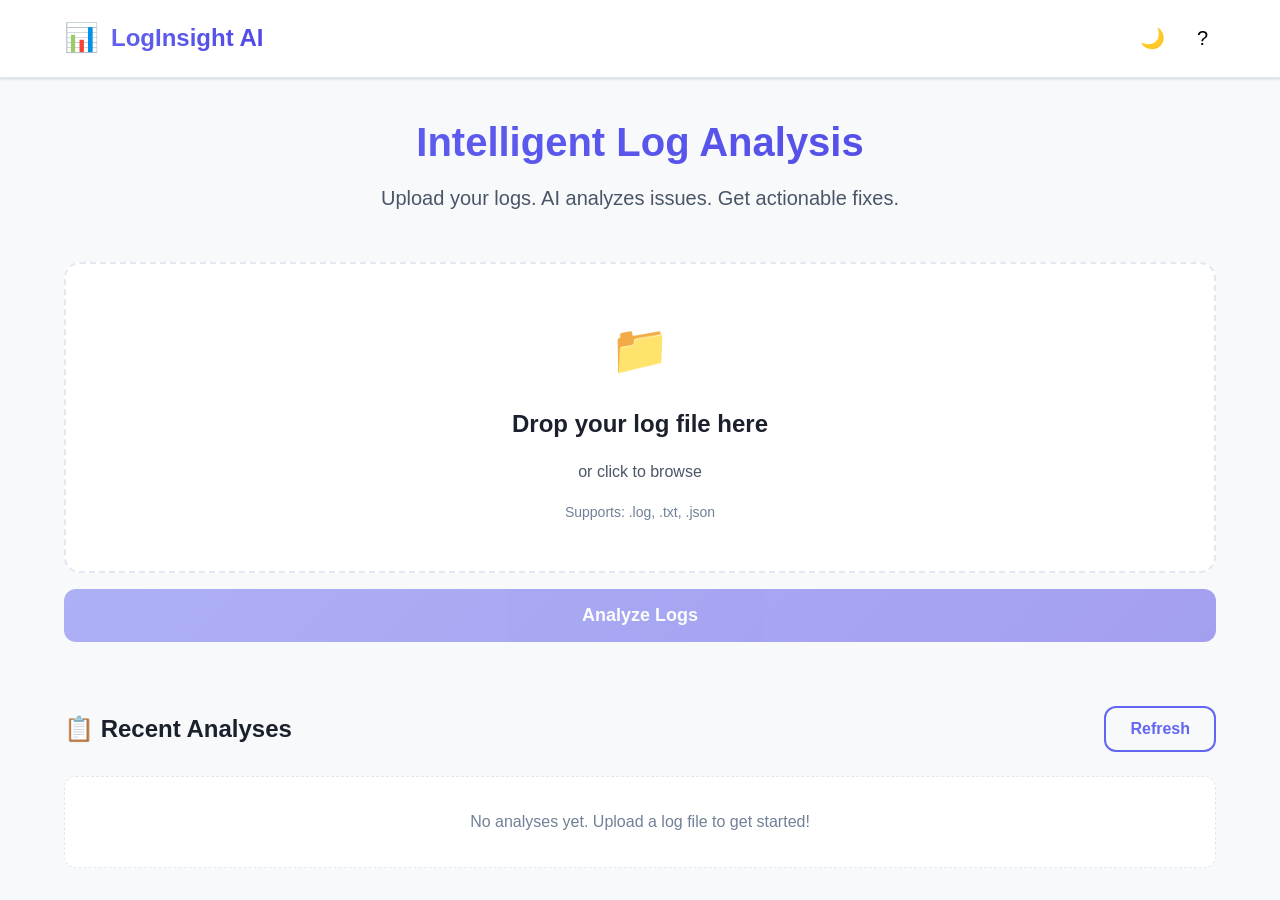
==== frontend/index.html @ 12859f4b "Initial Commit" ====
<!DOCTYPE html>
<html lang="en">
<head>
    <meta charset="UTF-8">
    <meta name="viewport" content="width=device-width, initial-scale=1.0">
    <title>LogInsight AI - Intelligent Log Analysis</title>
    <link rel="stylesheet" href="style.css">
</head>
<body>
    <!-- Navigation -->
    <nav class="navbar">
        <div class="nav-container">
            <div class="nav-brand">
                <span class="nav-logo">📊</span>
                <span class="nav-title">LogInsight AI</span>
            </div>
            <div class="nav-right">
                <button class="theme-toggle" id="themeToggle">🌙</button>
                <button class="nav-action">
                    <span>?</span>
                </button>
            </div>
        </div>
    </nav>

    <!-- Main Container -->
    <div class="container">
        <!-- Hero Section -->
        <section class="hero">
            <h1 class="hero-title">Intelligent Log Analysis</h1>
            <p class="hero-subtitle">Upload your logs. AI analyzes issues. Get actionable fixes.</p>
        </section>

        <!-- Main Content -->
        <main class="main-content">
            <!-- Upload Section -->
            <section class="upload-section">
                <div class="upload-card">
                    <div class="upload-zone" id="uploadZone">
                        <div class="upload-icon">📁</div>
                        <h2>Drop your log file here</h2>
                        <p>or click to browse</p>
                        <p class="upload-formats">Supports: .log, .txt, .json</p>
                        <input type="file" id="fileInput" class="file-input" accept=".log,.txt,.json">
                    </div>
                    <div class="file-info" id="fileInfo" style="display: none;">
                        <div class="selected-file">
                            <span class="file-icon">📄</span>
                            <div class="file-details">
                                <div class="file-name" id="fileName"></div>
                                <div class="file-size" id="fileSize"></div>
                            </div>
                        </div>
                        <button class="btn-change" id="changeFile">Change</button>
                    </div>
                </div>

                <button class="btn-primary btn-analyze" id="analyzeBtn" disabled>
                    <span class="btn-text">Analyze Logs</span>
                    <span class="btn-spinner"></span>
                </button>
            </section>

            <!-- Status Section -->
            <section class="status-section" id="statusSection" style="display: none;">
                <div class="status-card">
                    <div class="status-header">
                        <div class="status-title">
                            <span class="status-icon">⏳</span>
                            <h3>Analysis in Progress</h3>
                        </div>
                        <div class="progress-bar">
                            <div class="progress-fill"></div>
                        </div>
                    </div>
                    <p class="status-message">Processing your log file with AI...</p>
                </div>
            </section>

            <!-- Results Section -->
            <section class="results-section" id="resultsSection" style="display: none;">
                <!-- Summary Card -->
                <div class="result-card summary-card">
                    <div class="result-header">
                        <h2>Analysis Summary</h2>
                        <span class="result-badge" id="summaryBadge"></span>
                    </div>
                    <p class="summary-text" id="summaryText"></p>
                </div>

                <!-- Issues Found -->
                <div class="result-card">
                    <div class="result-header">
                        <h2>🔴 Issues Detected</h2>
                        <span class="issues-count" id="issuesCount"></span>
                    </div>
                    <div class="issues-list" id="issuesList"></div>
                </div>

                <!-- Suggested Fixes -->
                <div class="result-card">
                    <div class="result-header">
                        <h2>✅ Suggested Fixes</h2>
                        <span class="fixes-count" id="fixesCount"></span>
                    </div>
                    <div class="fixes-list" id="fixesList"></div>
                </div>

                <!-- Actions -->
                <div class="result-actions">
                    <button class="btn-secondary" id="newAnalysisBtn">Analyze Another Log</button>
                    <button class="btn-secondary" id="copyResultsBtn">Copy Results</button>
                    <button class="btn-secondary" id="downloadResultsBtn">Download Report</button>
                </div>
            </section>

            <!-- History Section -->
            <section class="history-section" id="historySection">
                <div class="section-header">
                    <h2>📋 Recent Analyses</h2>
                    <button class="btn-outline" id="refreshHistory">Refresh</button>
                </div>
                <div class="history-list" id="historyList"></div>
                <div class="history-empty" id="historyEmpty">
                    <p>No analyses yet. Upload a log file to get started!</p>
                </div>
            </section>
        </main>
    </div>

    <!-- Error Toast -->
    <div class="toast" id="errorToast"></div>

    <!-- JavaScript -->
    <script src="app.js"></script>
</body>
</html>
---- frontend/style.css ----
:root {
    /* Light mode colors */
    --bg-primary: #ffffff;
    --bg-secondary: #f8f9fa;
    --bg-tertiary: #eef1f6;
    --text-primary: #1a202c;
    --text-secondary: #4a5568;
    --text-tertiary: #718096;
    --border-color: #e2e8f0;
    --accent: #6366f1;
    --accent-light: #e0e7ff;
    --accent-dark: #4f46e5;
    --error: #ef4444;
    --error-light: #fee2e2;
    --success: #10b981;
    --success-light: #d1fae5;
    --warning: #f59e0b;
    --warning-light: #fef3c7;
    --shadow: 0 1px 3px rgba(0, 0, 0, 0.1), 0 1px 2px rgba(0, 0, 0, 0.06);
    --shadow-lg: 0 10px 25px rgba(0, 0, 0, 0.1);
}

[data-theme="dark"] {
    --bg-primary: #0f172a;
    --bg-secondary: #1e293b;
    --bg-tertiary: #334155;
    --text-primary: #f1f5f9;
    --text-secondary: #cbd5e1;
    --text-tertiary: #94a3b8;
    --border-color: #475569;
    --accent: #818cf8;
    --accent-light: #312e81;
    --accent-dark: #a5b4fc;
    --error: #f87171;
    --error-light: #7f1d1d;
    --success: #6ee7b7;
    --success-light: #064e3b;
    --warning: #fbbf24;
    --warning-light: #78350f;
}

* {
    margin: 0;
    padding: 0;
    box-sizing: border-box;
}

html {
    scroll-behavior: smooth;
}

body {
    font-family: -apple-system, BlinkMacSystemFont, 'Segoe UI', 'Roboto', 'Oxygen', 'Ubuntu', 'Cantarell', sans-serif;
    background-color: var(--bg-secondary);
    color: var(--text-primary);
    transition: background-color 0.3s ease, color 0.3s ease;
    line-height: 1.6;
}

/* Navigation */
.navbar {
    background-color: var(--bg-primary);
    border-bottom: 1px solid var(--border-color);
    padding: 1rem 0;
    position: sticky;
    top: 0;
    z-index: 100;
    box-shadow: var(--shadow);
}

.nav-container {
    max-width: 1200px;
    margin: 0 auto;
    padding: 0 1.5rem;
    display: flex;
    justify-content: space-between;
    align-items: center;
}

.nav-brand {
    display: flex;
    align-items: center;
    gap: 0.75rem;
    font-size: 1.5rem;
    font-weight: 700;
    color: var(--text-primary);
}

.nav-logo {
    font-size: 1.75rem;
}

.nav-title {
    background: linear-gradient(135deg, var(--accent) 0%, var(--accent-dark) 100%);
    -webkit-background-clip: text;
    -webkit-text-fill-color: transparent;
    background-clip: text;
}

.nav-right {
    display: flex;
    gap: 1rem;
    align-items: center;
}

.theme-toggle,
.nav-action {
    background: none;
    border: none;
    font-size: 1.25rem;
    cursor: pointer;
    padding: 0.5rem;
    border-radius: 0.5rem;
    transition: background-color 0.2s ease;
}

.theme-toggle:hover,
.nav-action:hover {
    background-color: var(--bg-secondary);
}

/* Container */
.container {
    max-width: 1200px;
    margin: 0 auto;
    padding: 2rem 1.5rem;
}

/* Hero Section */
.hero {
    text-align: center;
    margin-bottom: 3rem;
    animation: fadeInDown 0.6s ease;
}

.hero-title {
    font-size: 2.5rem;
    font-weight: 800;
    margin-bottom: 0.5rem;
    color: var(--text-primary);
    background: linear-gradient(135deg, var(--accent) 0%, var(--accent-dark) 100%);
    -webkit-background-clip: text;
    -webkit-text-fill-color: transparent;
    background-clip: text;
}

.hero-subtitle {
    font-size: 1.25rem;
    color: var(--text-secondary);
    margin-bottom: 0;
}

/* Main Content */
.main-content {
    display: grid;
    grid-template-columns: 1fr;
    gap: 2rem;
}

/* Upload Section */
.upload-section {
    animation: fadeInUp 0.6s ease 0.1s both;
}

.upload-card {
    background-color: var(--bg-primary);
    border: 2px dashed var(--border-color);
    border-radius: 1rem;
    padding: 2rem;
    transition: all 0.3s ease;
    position: relative;
}

.upload-zone {
    display: flex;
    flex-direction: column;
    align-items: center;
    justify-content: center;
    gap: 1rem;
    cursor: pointer;
    padding: 1rem;
    text-align: center;
    transition: all 0.3s ease;
}

.upload-card.drag-over {
    border-color: var(--accent);
    background-color: var(--accent-light);
    transform: scale(1.01);
}

.upload-icon {
    font-size: 3rem;
    transition: transform 0.3s ease;
}

.upload-zone:hover .upload-icon {
    transform: scale(1.1);
}

.upload-zone h2 {
    font-size: 1.5rem;
    margin: 0;
    color: var(--text-primary);
}

.upload-zone p {
    color: var(--text-secondary);
    margin: 0;
}

.upload-formats {
    font-size: 0.875rem;
    color: var(--text-tertiary) !important;
}

.file-input {
    display: none;
}

.file-info {
    display: flex;
    justify-content: space-between;
    align-items: center;
    padding: 1rem;
    background-color: var(--bg-secondary);
    border-radius: 0.75rem;
}

.selected-file {
    display: flex;
    align-items: center;
    gap: 1rem;
}

.file-icon {
    font-size: 1.5rem;
}

.file-details {
    text-align: left;
}

.file-name {
    font-weight: 600;
    color: var(--text-primary);
}

.file-size {
    font-size: 0.875rem;
    color: var(--text-tertiary);
}

.btn-change {
    background-color: var(--bg-tertiary);
    color: var(--text-primary);
    border: none;
    padding: 0.5rem 1rem;
    border-radius: 0.5rem;
    cursor: pointer;
    font-weight: 500;
    transition: background-color 0.2s ease;
}

.btn-change:hover {
    background-color: var(--border-color);
}

/* Buttons */
.btn-primary,
.btn-secondary,
.btn-outline {
    padding: 0.75rem 1.5rem;
    border: none;
    border-radius: 0.75rem;
    font-size: 1rem;
    font-weight: 600;
    cursor: pointer;
    transition: all 0.3s ease;
    display: inline-flex;
    align-items: center;
    gap: 0.5rem;
    position: relative;
}

.btn-primary {
    background: linear-gradient(135deg, var(--accent) 0%, var(--accent-dark) 100%);
    color: white;
    width: 100%;
    justify-content: center;
    font-size: 1.125rem;
    padding: 1rem 1.5rem;
    margin-top: 1rem;
}

.btn-primary:hover:not(:disabled) {
    transform: translateY(-2px);
    box-shadow: var(--shadow-lg);
}

.btn-primary:disabled {
    opacity: 0.5;
    cursor: not-allowed;
}

.btn-secondary {
    background-color: var(--accent);
    color: white;
}

.btn-secondary:hover {
    background-color: var(--accent-dark);
    transform: translateY(-1px);
}

.btn-outline {
    background-color: transparent;
    color: var(--accent);
    border: 2px solid var(--accent);
}

.btn-outline:hover {
    background-color: var(--accent-light);
}

.btn-spinner {
    display: none;
    width: 1rem;
    height: 1rem;
    border: 2px solid rgba(255, 255, 255, 0.3);
    border-top-color: white;
    border-radius: 50%;
    animation: spin 0.8s linear infinite;
}

.btn-primary.loading .btn-spinner {
    display: block;
}

.btn-primary.loading .btn-text {
    display: none;
}

@keyframes spin {
    to { transform: rotate(360deg); }
}

/* Status Section */
.status-section {
    animation: fadeIn 0.3s ease;
}

.status-card {
    background-color: var(--bg-primary);
    border-left: 4px solid var(--accent);
    border-radius: 0.75rem;
    padding: 1.5rem;
    box-shadow: var(--shadow);
}

.status-header {
    margin-bottom: 1rem;
}

.status-title {
    display: flex;
    align-items: center;
    gap: 0.75rem;
    margin-bottom: 1rem;
}

.status-title h3 {
    margin: 0;
    font-size: 1.125rem;
}

.status-icon {
    font-size: 1.5rem;
    animation: pulse 2s ease-in-out infinite;
}

@keyframes pulse {
    0%, 100% { opacity: 1; }
    50% { opacity: 0.6; }
}

.progress-bar {
    width: 100%;
    height: 4px;
    background-color: var(--border-color);
    border-radius: 2px;
    overflow: hidden;
}

.progress-fill {
    height: 100%;
    background: linear-gradient(90deg, var(--accent) 0%, var(--accent-dark) 100%);
    width: 30%;
    animation: progress 1.5s ease-in-out infinite;
}

@keyframes progress {
    0% { width: 10%; }
    50% { width: 70%; }
    100% { width: 90%; }
}

.status-message {
    color: var(--text-secondary);
    margin: 0;
    animation: fadeInUp 0.5s ease 0.2s both;
}

/* Results Section */
.results-section {
    animation: fadeInUp 0.6s ease;
}

.result-card {
    background-color: var(--bg-primary);
    border-radius: 1rem;
    padding: 1.5rem;
    box-shadow: var(--shadow);
    margin-bottom: 1.5rem;
}

.summary-card {
    border-top: 4px solid var(--success);
    background: linear-gradient(135deg, rgba(16, 185, 129, 0.05) 0%, rgba(16, 185, 129, 0.02) 100%);
}

.result-header {
    display: flex;
    justify-content: space-between;
    align-items: center;
    margin-bottom: 1.25rem;
    padding-bottom: 1rem;
    border-bottom: 1px solid var(--border-color);
}

.result-header h2 {
    margin: 0;
    font-size: 1.25rem;
    color: var(--text-primary);
}

.result-badge,
.issues-count,
.fixes-count {
    display: inline-block;
    background-color: var(--accent-light);
    color: var(--accent);
    padding: 0.25rem 0.75rem;
    border-radius: 2rem;
    font-size: 0.875rem;
    font-weight: 600;
}

.issues-count,
.fixes-count {
    background-color: var(--warning-light);
    color: var(--warning);
}

.issues-count.error {
    background-color: var(--error-light);
    color: var(--error);
}

.issues-count.success {
    background-color: var(--success-light);
    color: var(--success);
}

.summary-text {
    font-size: 1.0625rem;
    line-height: 1.8;
    color: var(--text-secondary);
    margin: 0;
}

/* Issues and Fixes List */
.issues-list,
.fixes-list {
    display: flex;
    flex-direction: column;
    gap: 1rem;
}

.issue-item,
.fix-item {
    padding: 1rem;
    background-color: var(--bg-secondary);
    border-radius: 0.75rem;
    border-left: 4px solid var(--warning);
    transition: all 0.3s ease;
}

.issue-item:hover,
.fix-item:hover {
    transform: translateX(4px);
}

.issue-item.error {
    border-left-color: var(--error);
    background: linear-gradient(90deg, rgba(239, 68, 68, 0.05) 0%, transparent 100%);
}

.fix-item {
    border-left-color: var(--success);
    background: linear-gradient(90deg, rgba(16, 185, 129, 0.05) 0%, transparent 100%);
}

.issue-header {
    display: flex;
    justify-content: space-between;
    align-items: flex-start;
    margin-bottom: 0.5rem;
}

.issue-title {
    font-weight: 600;
    color: var(--text-primary);
    display: flex;
    align-items: center;
    gap: 0.5rem;
}

.severity-badge {
    display: inline-block;
    padding: 0.25rem 0.5rem;
    border-radius: 0.25rem;
    font-size: 0.75rem;
    font-weight: 700;
}

.severity-critical {
    background-color: var(--error);
    color: white;
}

.severity-error {
    background-color: var(--error-light);
    color: var(--error);
}

.severity-warning {
    background-color: var(--warning-light);
    color: var(--warning);
}

.issue-meta {
    display: flex;
    gap: 1.5rem;
    font-size: 0.875rem;
    color: var(--text-tertiary);
    margin-top: 0.5rem;
}

.issue-samples {
    margin-top: 0.75rem;
    padding-top: 0.75rem;
    border-top: 1px solid var(--border-color);
    font-size: 0.875rem;
}

.sample-message {
    color: var(--text-secondary);
    font-family: 'Monaco', 'Menlo', monospace;
    background-color: var(--bg-tertiary);
    padding: 0.5rem;
    border-radius: 0.25rem;
    margin-top: 0.25rem;
    word-break: break-word;
    max-height: 50px;
    overflow: hidden;
    text-overflow: ellipsis;
}

.fix-issue-name {
    font-weight: 600;
    color: var(--text-primary);
    margin-bottom: 0.5rem;
    display: flex;
    align-items: center;
    gap: 0.5rem;
}

.fix-steps {
    list-style: none;
    padding: 0;
}

.fix-steps li {
    position: relative;
    padding-left: 1.5rem;
    color: var(--text-secondary);
    margin: 0.5rem 0;
}

.fix-steps li:before {
    content: '✓';
    position: absolute;
    left: 0;
    color: var(--success);
    font-weight: bold;
}

/* Result Actions */
.result-actions {
    display: grid;
    grid-template-columns: repeat(auto-fit, minmax(150px, 1fr));
    gap: 1rem;
    margin-top: 2rem;
    padding-top: 1.5rem;
    border-top: 1px solid var(--border-color);
}

/* History Section */
.history-section {
    animation: fadeInUp 0.6s ease 0.2s both;
    margin-top: 2rem;
}

.section-header {
    display: flex;
    justify-content: space-between;
    align-items: center;
    margin-bottom: 1.5rem;
}

.section-header h2 {
    margin: 0;
    font-size: 1.5rem;
}

.history-list {
    display: grid;
    grid-template-columns: repeat(auto-fill, minmax(300px, 1fr));
    gap: 1rem;
}

.history-item {
    background-color: var(--bg-primary);
    border-radius: 0.75rem;
    padding: 1.25rem;
    cursor: pointer;
    transition: all 0.3s ease;
    border: 1px solid var(--border-color);
}

.history-item:hover {
    transform: translateY(-4px);
    box-shadow: var(--shadow-lg);
    border-color: var(--accent);
}

.history-filename {
    font-weight: 600;
    color: var(--text-primary);
    margin-bottom: 0.5rem;
    word-break: break-word;
}

.history-meta {
    display: flex;
    flex-direction: column;
    gap: 0.5rem;
    font-size: 0.875rem;
    color: var(--text-tertiary);
}

.history-status {
    display: inline-flex;
    align-items: center;
    gap: 0.5rem;
    padding: 0.25rem 0.75rem;
    background-color: var(--success-light);
    color: var(--success);
    border-radius: 2rem;
    width: fit-content;
    font-weight: 500;
}

.history-empty {
    text-align: center;
    padding: 2rem;
    color: var(--text-tertiary);
    background-color: var(--bg-primary);
    border-radius: 0.75rem;
    border: 1px dashed var(--border-color);
}

/* Toast */
.toast {
    position: fixed;
    bottom: 1.5rem;
    right: 1.5rem;
    background-color: var(--error);
    color: white;
    padding: 1rem 1.5rem;
    border-radius: 0.75rem;
    box-shadow: var(--shadow-lg);
    display: none;
    animation: slideInUp 0.3s ease;
    z-index: 1000;
}

.toast.show {
    display: block;
}

.toast.error {
    background-color: var(--error);
}

.toast.success {
    background-color: var(--success);
}

@keyframes slideInUp {
    from {
        transform: translateY(2rem);
        opacity: 0;
    }
    to {
        transform: translateY(0);
        opacity: 1;
    }
}

@keyframes fadeIn {
    from { opacity: 0; }
    to { opacity: 1; }
}

@keyframes fadeInDown {
    from {
        opacity: 0;
        transform: translateY(-1rem);
    }
    to {
        opacity: 0;
        transform: translateY(0);
    }
}

@keyframes fadeInUp {
    from {
        opacity: 0;
        transform: translateY(1rem);
    }
    to {
        opacity: 1;
        transform: translateY(0);
    }
}

/* Responsive */
@media (max-width: 768px) {
    .container {
        padding: 1rem;
    }

    .hero-title {
        font-size: 1.875rem;
    }

    .hero-subtitle {
        font-size: 1rem;
    }

    .nav-container {
        padding: 0 1rem;
    }

    .nav-brand {
        font-size: 1.25rem;
    }

    .upload-card {
        padding: 1.5rem;
    }

    .result-header {
        flex-direction: column;
        align-items: flex-start;
        gap: 0.5rem;
    }

    .result-actions {
        grid-template-columns: 1fr;
    }

    .history-list {
        grid-template-columns: 1fr;
    }

    .issue-header {
        flex-direction: column;
    }

    .issue-meta {
        flex-wrap: wrap;
    }
}
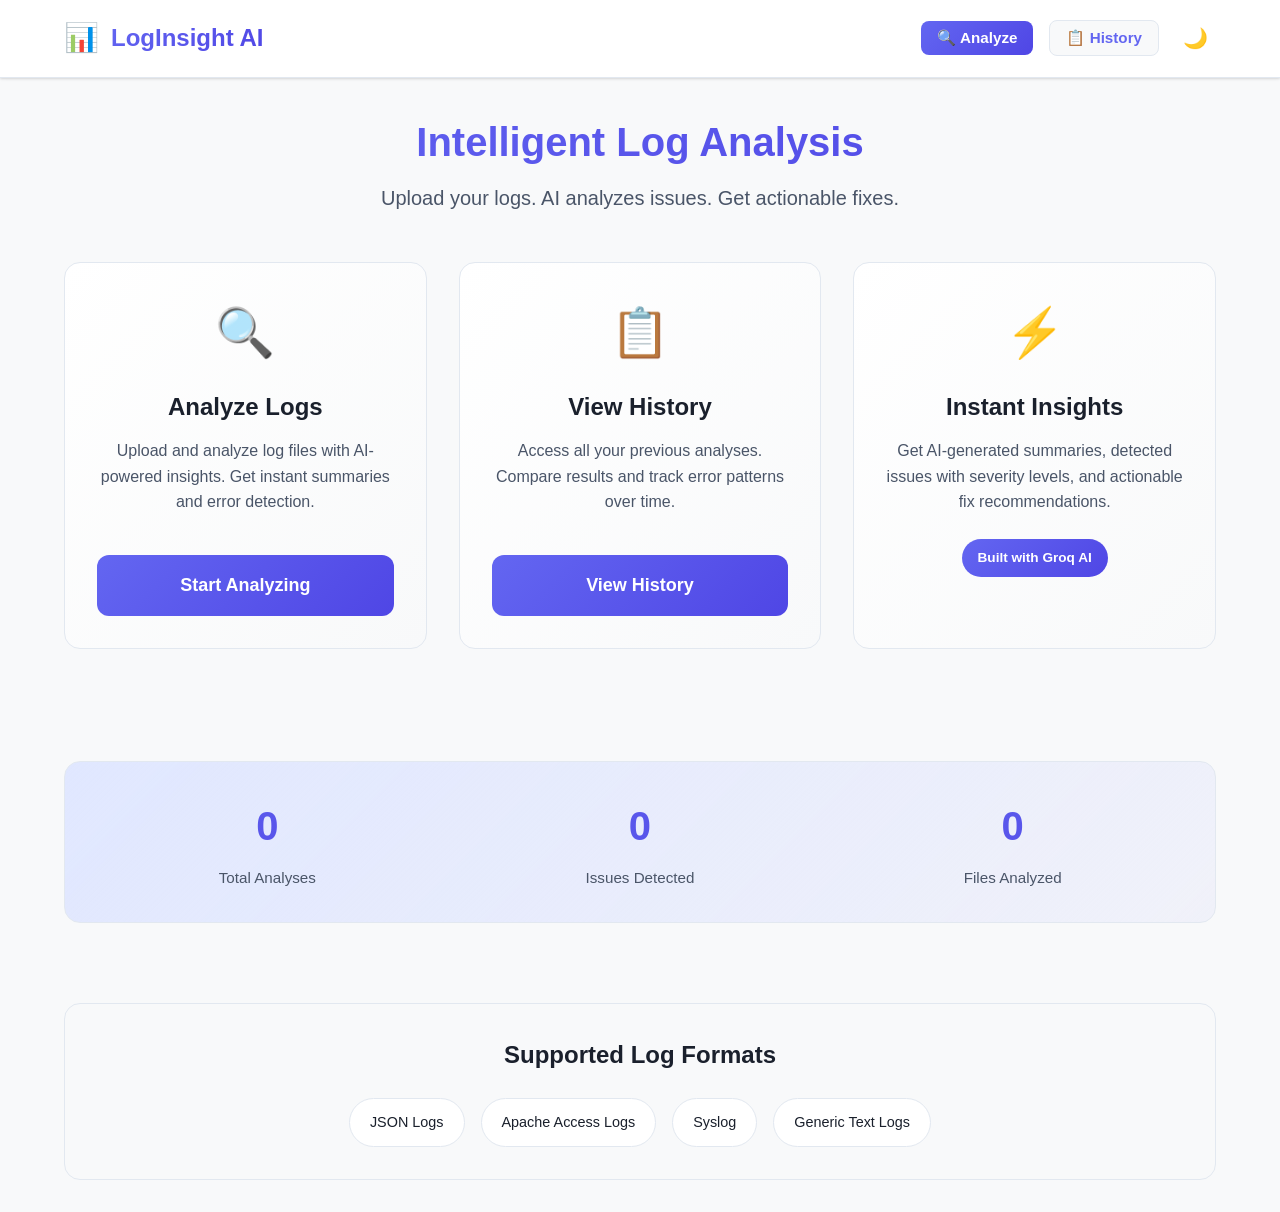
==== commit 55cd87df: "feat: Add advanced filters and restructure frontend with multi-page layout- Implement advanced histo" ====
--- a/frontend/index.html
+++ b/frontend/index.html
@@ -11,14 +11,19 @@
     <nav class="navbar">
         <div class="nav-container">
             <div class="nav-brand">
-                <span class="nav-logo">📊</span>
-                <span class="nav-title">LogInsight AI</span>
+                <a href="index.html" style="text-decoration: none; display: flex; align-items: center; gap: 0.75rem; cursor: pointer;">
+                    <span class="nav-logo">📊</span>
+                    <span class="nav-title">LogInsight AI</span>
+                </a>
             </div>
             <div class="nav-right">
+                <button class="nav-btn nav-btn-primary" onclick="window.location.href='analyze.html'" title="Quick analyze">
+                    🔍 Analyze
+                </button>
+                <button class="nav-btn nav-btn-secondary" onclick="window.location.href='history.html'" title="View history">
+                    📋 History
+                </button>
                 <button class="theme-toggle" id="themeToggle">🌙</button>
-                <button class="nav-action">
-                    <span>?</span>
-                </button>
             </div>
         </div>
     </nav>
@@ -33,96 +38,65 @@
 
         <!-- Main Content -->
         <main class="main-content">
-            <!-- Upload Section -->
-            <section class="upload-section">
-                <div class="upload-card">
-                    <div class="upload-zone" id="uploadZone">
-                        <div class="upload-icon">📁</div>
-                        <h2>Drop your log file here</h2>
-                        <p>or click to browse</p>
-                        <p class="upload-formats">Supports: .log, .txt, .json</p>
-                        <input type="file" id="fileInput" class="file-input" accept=".log,.txt,.json">
+            <!-- Feature Cards -->
+            <section class="features-section">
+                <div class="feature-grid">
+                    <!-- Analyze Card -->
+                    <div class="feature-card">
+                        <div class="feature-icon">🔍</div>
+                        <h3>Analyze Logs</h3>
+                        <p>Upload and analyze log files with AI-powered insights. Get instant summaries and error detection.</p>
+                        <a href="analyze.html" class="btn-primary" style="text-decoration: none; display: inline-block;">
+                            Start Analyzing
+                        </a>
                     </div>
-                    <div class="file-info" id="fileInfo" style="display: none;">
-                        <div class="selected-file">
-                            <span class="file-icon">📄</span>
-                            <div class="file-details">
-                                <div class="file-name" id="fileName"></div>
-                                <div class="file-size" id="fileSize"></div>
-                            </div>
-                        </div>
-                        <button class="btn-change" id="changeFile">Change</button>
+
+                    <!-- History Card -->
+                    <div class="feature-card">
+                        <div class="feature-icon">📋</div>
+                        <h3>View History</h3>
+                        <p>Access all your previous analyses. Compare results and track error patterns over time.</p>
+                        <a href="history.html" class="btn-primary" style="text-decoration: none; display: inline-block;">
+                            View History
+                        </a>
                     </div>
-                </div>
 
-                <button class="btn-primary btn-analyze" id="analyzeBtn" disabled>
-                    <span class="btn-text">Analyze Logs</span>
-                    <span class="btn-spinner"></span>
-                </button>
-            </section>
-
-            <!-- Status Section -->
-            <section class="status-section" id="statusSection" style="display: none;">
-                <div class="status-card">
-                    <div class="status-header">
-                        <div class="status-title">
-                            <span class="status-icon">⏳</span>
-                            <h3>Analysis in Progress</h3>
-                        </div>
-                        <div class="progress-bar">
-                            <div class="progress-fill"></div>
-                        </div>
+                    <!-- Features Card -->
+                    <div class="feature-card">
+                        <div class="feature-icon">⚡</div>
+                        <h3>Instant Insights</h3>
+                        <p>Get AI-generated summaries, detected issues with severity levels, and actionable fix recommendations.</p>
+                        <div class="feature-badge">Built with Groq AI</div>
                     </div>
-                    <p class="status-message">Processing your log file with AI...</p>
                 </div>
             </section>
 
-            <!-- Results Section -->
-            <section class="results-section" id="resultsSection" style="display: none;">
-                <!-- Summary Card -->
-                <div class="result-card summary-card">
-                    <div class="result-header">
-                        <h2>Analysis Summary</h2>
-                        <span class="result-badge" id="summaryBadge"></span>
+            <!-- Quick Stats -->
+            <section class="stats-section">
+                <div class="stats-grid">
+                    <div class="stat-card">
+                        <div class="stat-number" id="totalAnalyses">0</div>
+                        <div class="stat-label">Total Analyses</div>
                     </div>
-                    <p class="summary-text" id="summaryText"></p>
-                </div>
-
-                <!-- Issues Found -->
-                <div class="result-card">
-                    <div class="result-header">
-                        <h2>🔴 Issues Detected</h2>
-                        <span class="issues-count" id="issuesCount"></span>
+                    <div class="stat-card">
+                        <div class="stat-number" id="issuesDetected">0</div>
+                        <div class="stat-label">Issues Detected</div>
                     </div>
-                    <div class="issues-list" id="issuesList"></div>
-                </div>
-
-                <!-- Suggested Fixes -->
-                <div class="result-card">
-                    <div class="result-header">
-                        <h2>✅ Suggested Fixes</h2>
-                        <span class="fixes-count" id="fixesCount"></span>
+                    <div class="stat-card">
+                        <div class="stat-number" id="filesAnalyzed">0</div>
+                        <div class="stat-label">Files Analyzed</div>
                     </div>
-                    <div class="fixes-list" id="fixesList"></div>
-                </div>
-
-                <!-- Actions -->
-                <div class="result-actions">
-                    <button class="btn-secondary" id="newAnalysisBtn">Analyze Another Log</button>
-                    <button class="btn-secondary" id="copyResultsBtn">Copy Results</button>
-                    <button class="btn-secondary" id="downloadResultsBtn">Download Report</button>
                 </div>
             </section>
 
-            <!-- History Section -->
-            <section class="history-section" id="historySection">
-                <div class="section-header">
-                    <h2>📋 Recent Analyses</h2>
-                    <button class="btn-outline" id="refreshHistory">Refresh</button>
-                </div>
-                <div class="history-list" id="historyList"></div>
-                <div class="history-empty" id="historyEmpty">
-                    <p>No analyses yet. Upload a log file to get started!</p>
+            <!-- Supported Formats -->
+            <section class="formats-section">
+                <h2>Supported Log Formats</h2>
+                <div class="formats-list">
+                    <div class="format-badge">JSON Logs</div>
+                    <div class="format-badge">Apache Access Logs</div>
+                    <div class="format-badge">Syslog</div>
+                    <div class="format-badge">Generic Text Logs</div>
                 </div>
             </section>
         </main>
--- a/frontend/style.css
+++ b/frontend/style.css
@@ -119,6 +119,42 @@
     background-color: var(--bg-secondary);
 }
 
+.nav-btn {
+    padding: 0.5rem 1rem;
+    border: none;
+    border-radius: 0.5rem;
+    font-size: 0.95rem;
+    font-weight: 600;
+    cursor: pointer;
+    transition: all 0.3s ease;
+    display: flex;
+    align-items: center;
+    gap: 0.5rem;
+    white-space: nowrap;
+}
+
+.nav-btn-primary {
+    background: linear-gradient(135deg, var(--accent) 0%, var(--accent-dark) 100%);
+    color: white;
+}
+
+.nav-btn-primary:hover {
+    transform: translateY(-2px);
+    box-shadow: 0 4px 12px rgba(99, 102, 241, 0.3);
+}
+
+.nav-btn-secondary {
+    background-color: var(--bg-secondary);
+    color: var(--accent);
+    border: 1px solid var(--border-color);
+}
+
+.nav-btn-secondary:hover {
+    background-color: var(--accent-light);
+    border-color: var(--accent);
+    transform: translateY(-2px);
+}
+
 /* Container */
 .container {
     max-width: 1200px;
@@ -689,6 +725,88 @@
     background-color: var(--bg-primary);
     border-radius: 0.75rem;
     border: 1px dashed var(--border-color);
+}
+
+/* Advanced Filters */
+.filters-container {
+    background-color: var(--bg-primary);
+    border: 1px solid var(--border-color);
+    border-radius: 1rem;
+    padding: 1.5rem;
+    margin-bottom: 2rem;
+    animation: fadeInDown 0.4s ease;
+}
+
+.filters-header {
+    display: flex;
+    justify-content: space-between;
+    align-items: center;
+    margin-bottom: 1.25rem;
+}
+
+.filters-header h3 {
+    margin: 0;
+    font-size: 1.125rem;
+    color: var(--text-primary);
+}
+
+.btn-sm {
+    padding: 0.5rem 1rem;
+    font-size: 0.875rem;
+}
+
+.filters-grid {
+    display: grid;
+    grid-template-columns: repeat(auto-fit, minmax(200px, 1fr));
+    gap: 1.25rem;
+    margin-bottom: 1.25rem;
+}
+
+.filter-group {
+    display: flex;
+    flex-direction: column;
+    gap: 0.5rem;
+}
+
+.filter-group label {
+    font-weight: 600;
+    font-size: 0.875rem;
+    color: var(--text-primary);
+    text-transform: uppercase;
+    letter-spacing: 0.5px;
+}
+
+.filter-input {
+    padding: 0.75rem;
+    border: 1px solid var(--border-color);
+    border-radius: 0.5rem;
+    background-color: var(--bg-secondary);
+    color: var(--text-primary);
+    font-size: 0.95rem;
+    transition: all 0.2s ease;
+    font-family: inherit;
+}
+
+.filter-input:hover {
+    border-color: var(--accent);
+}
+
+.filter-input:focus {
+    outline: none;
+    border-color: var(--accent);
+    box-shadow: 0 0 0 3px rgba(99, 102, 241, 0.1);
+}
+
+.filter-input::placeholder {
+    color: var(--text-tertiary);
+}
+
+.filter-stats {
+    padding-top: 1rem;
+    border-top: 1px solid var(--border-color);
+    font-size: 0.95rem;
+    color: var(--text-secondary);
+    font-weight: 500;
 }
 
 /* Toast */
@@ -756,6 +874,140 @@
     }
 }
 
+/* Home Page Features Section */
+.features-section {
+    margin-bottom: 3rem;
+}
+
+.feature-grid {
+    display: grid;
+    grid-template-columns: repeat(auto-fit, minmax(300px, 1fr));
+    gap: 2rem;
+    margin-bottom: 2rem;
+}
+
+.feature-card {
+    background: linear-gradient(135deg, var(--bg-primary) 0%, var(--bg-secondary) 100%);
+    border: 1px solid var(--border-color);
+    border-radius: 1rem;
+    padding: 2rem;
+    text-align: center;
+    transition: all 0.3s ease;
+    animation: fadeInUp 0.6s ease backwards;
+}
+
+.feature-card:nth-child(1) { animation-delay: 0.1s; }
+.feature-card:nth-child(2) { animation-delay: 0.2s; }
+.feature-card:nth-child(3) { animation-delay: 0.3s; }
+
+.feature-card:hover {
+    border-color: var(--accent);
+    box-shadow: 0 8px 24px rgba(99, 102, 241, 0.15);
+    transform: translateY(-4px);
+}
+
+.feature-icon {
+    font-size: 3rem;
+    margin-bottom: 1rem;
+    display: block;
+}
+
+.feature-card h3 {
+    font-size: 1.5rem;
+    margin-bottom: 0.75rem;
+    color: var(--text-primary);
+}
+
+.feature-card p {
+    color: var(--text-secondary);
+    margin-bottom: 1.5rem;
+    line-height: 1.6;
+}
+
+.feature-badge {
+    display: inline-block;
+    background: linear-gradient(135deg, var(--accent) 0%, var(--accent-dark) 100%);
+    color: white;
+    padding: 0.5rem 1rem;
+    border-radius: 2rem;
+    font-size: 0.85rem;
+    font-weight: 600;
+}
+
+/* Stats Section */
+.stats-section {
+    margin-bottom: 3rem;
+    padding: 2rem;
+    background: linear-gradient(135deg, var(--accent-light) 0%, rgba(99, 102, 241, 0.05) 100%);
+    border-radius: 1rem;
+    border: 1px solid var(--border-color);
+}
+
+.stats-grid {
+    display: grid;
+    grid-template-columns: repeat(auto-fit, minmax(150px, 1fr));
+    gap: 2rem;
+}
+
+.stat-card {
+    text-align: center;
+}
+
+.stat-number {
+    font-size: 2.5rem;
+    font-weight: 800;
+    background: linear-gradient(135deg, var(--accent) 0%, var(--accent-dark) 100%);
+    -webkit-background-clip: text;
+    -webkit-text-fill-color: transparent;
+    background-clip: text;
+    margin-bottom: 0.5rem;
+}
+
+.stat-label {
+    font-size: 0.95rem;
+    color: var(--text-secondary);
+    font-weight: 500;
+}
+
+/* Formats Section */
+.formats-section {
+    text-align: center;
+    padding: 2rem;
+    background: var(--bg-secondary);
+    border-radius: 1rem;
+    border: 1px solid var(--border-color);
+}
+
+.formats-section h2 {
+    margin-bottom: 1.5rem;
+    color: var(--text-primary);
+}
+
+.formats-list {
+    display: flex;
+    flex-wrap: wrap;
+    gap: 1rem;
+    justify-content: center;
+}
+
+.format-badge {
+    display: inline-block;
+    padding: 0.75rem 1.25rem;
+    background: var(--bg-primary);
+    border: 1px solid var(--border-color);
+    border-radius: 2rem;
+    font-size: 0.9rem;
+    font-weight: 500;
+    color: var(--text-primary);
+    transition: all 0.3s ease;
+}
+
+.format-badge:hover {
+    border-color: var(--accent);
+    background: linear-gradient(135deg, var(--accent-light) 0%, var(--bg-primary) 100%);
+    color: var(--accent);
+}
+
 /* Responsive */
 @media (max-width: 768px) {
     .container {
@@ -803,4 +1055,30 @@
     .issue-meta {
         flex-wrap: wrap;
     }
-}
+
+    .feature-grid {
+        grid-template-columns: 1fr;
+    }
+
+    .stats-grid {
+        grid-template-columns: 1fr;
+    }
+
+    .nav-btn {
+        padding: 0.5rem 0.75rem;
+        font-size: 0.85rem;
+    }
+
+    .filters-grid {
+        grid-template-columns: 1fr;
+    }
+
+    .filters-header {
+        flex-direction: column;
+        gap: 0.75rem;
+    }
+
+    .filters-header h3 {
+        margin-bottom: 0;
+    }
+}
